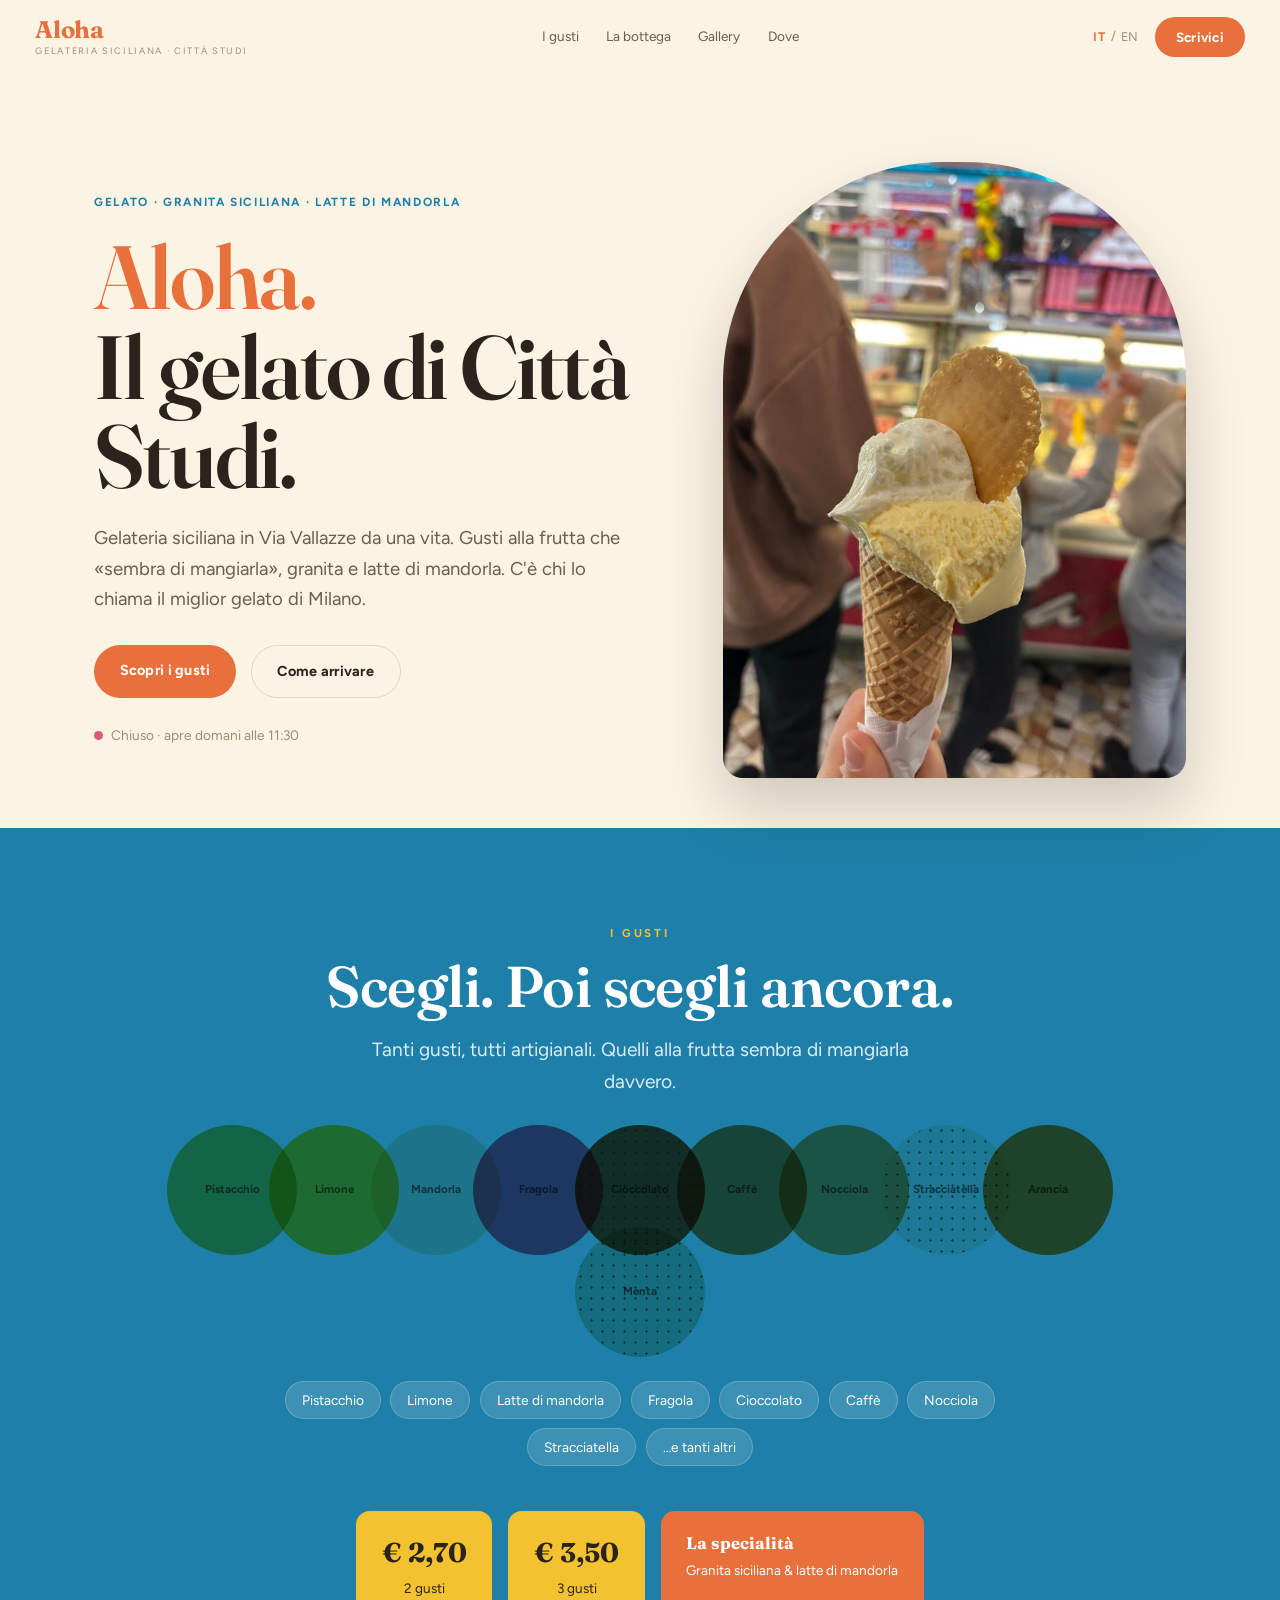
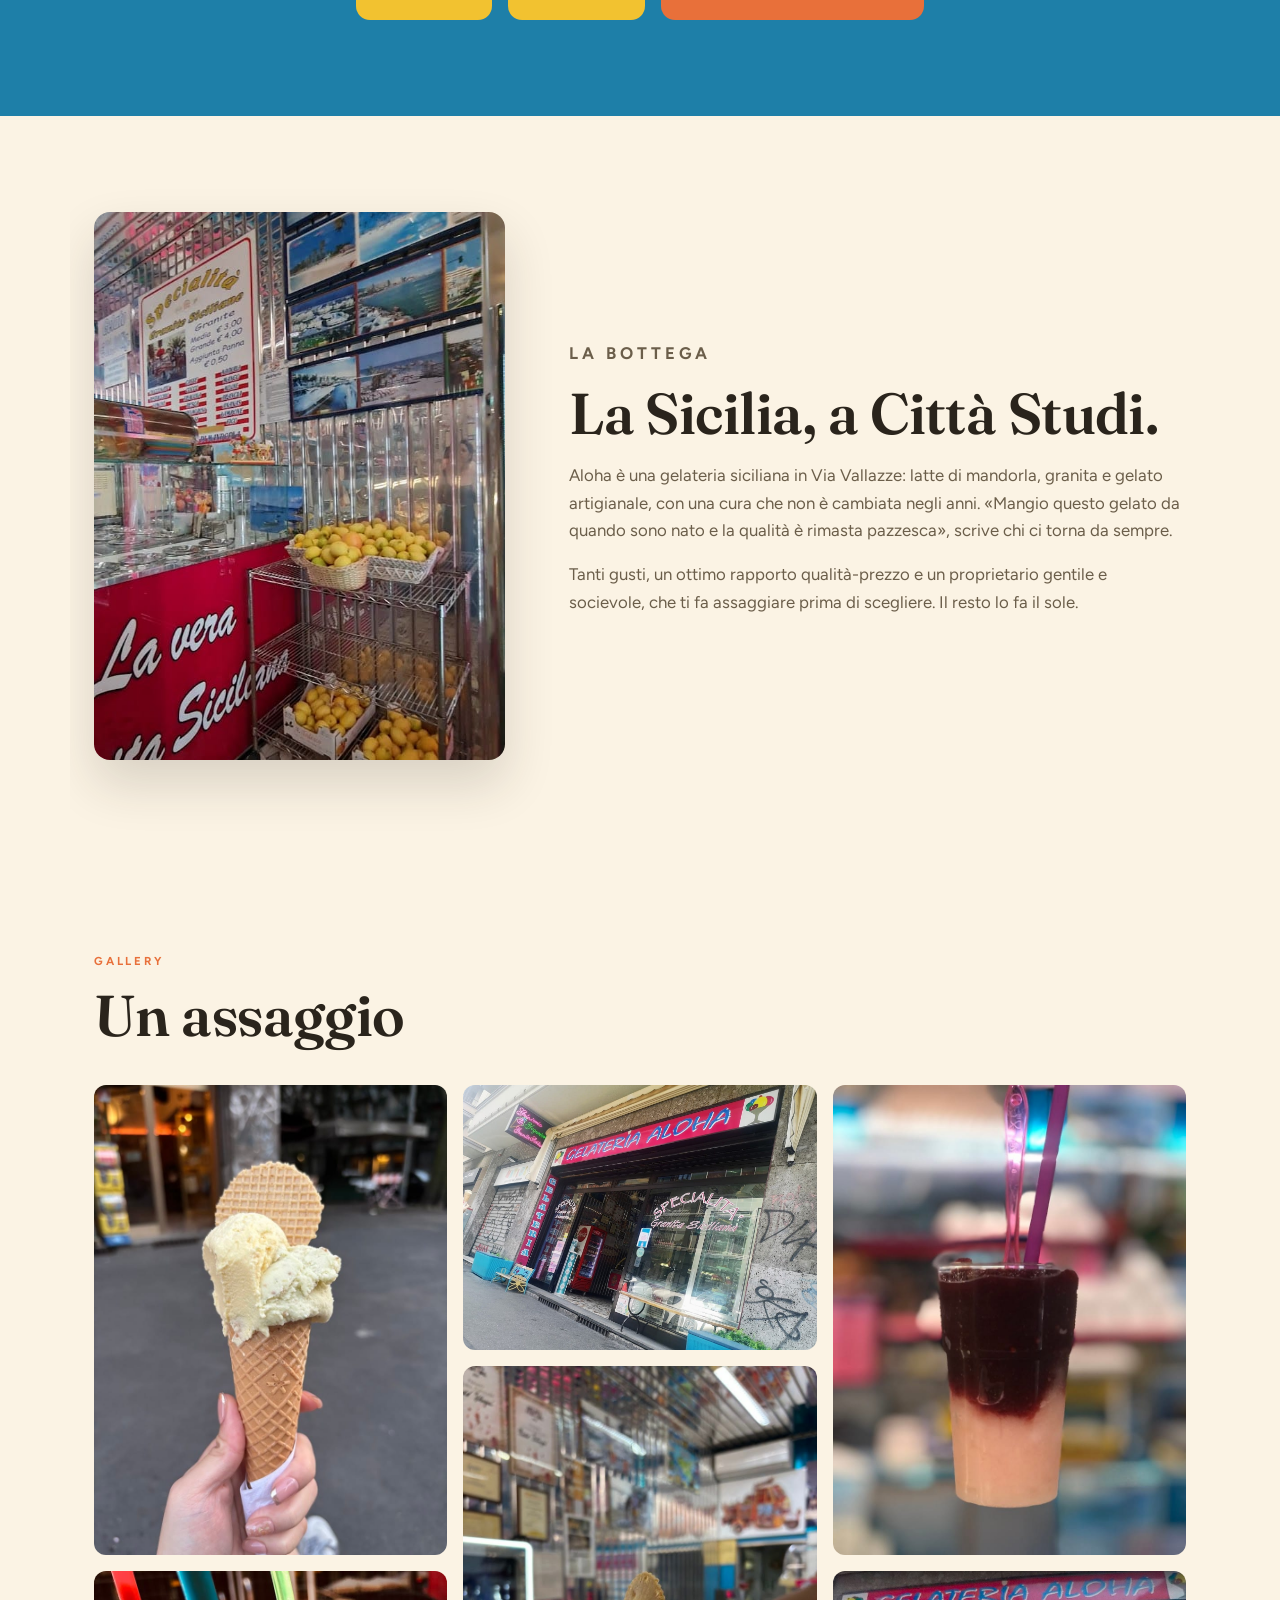
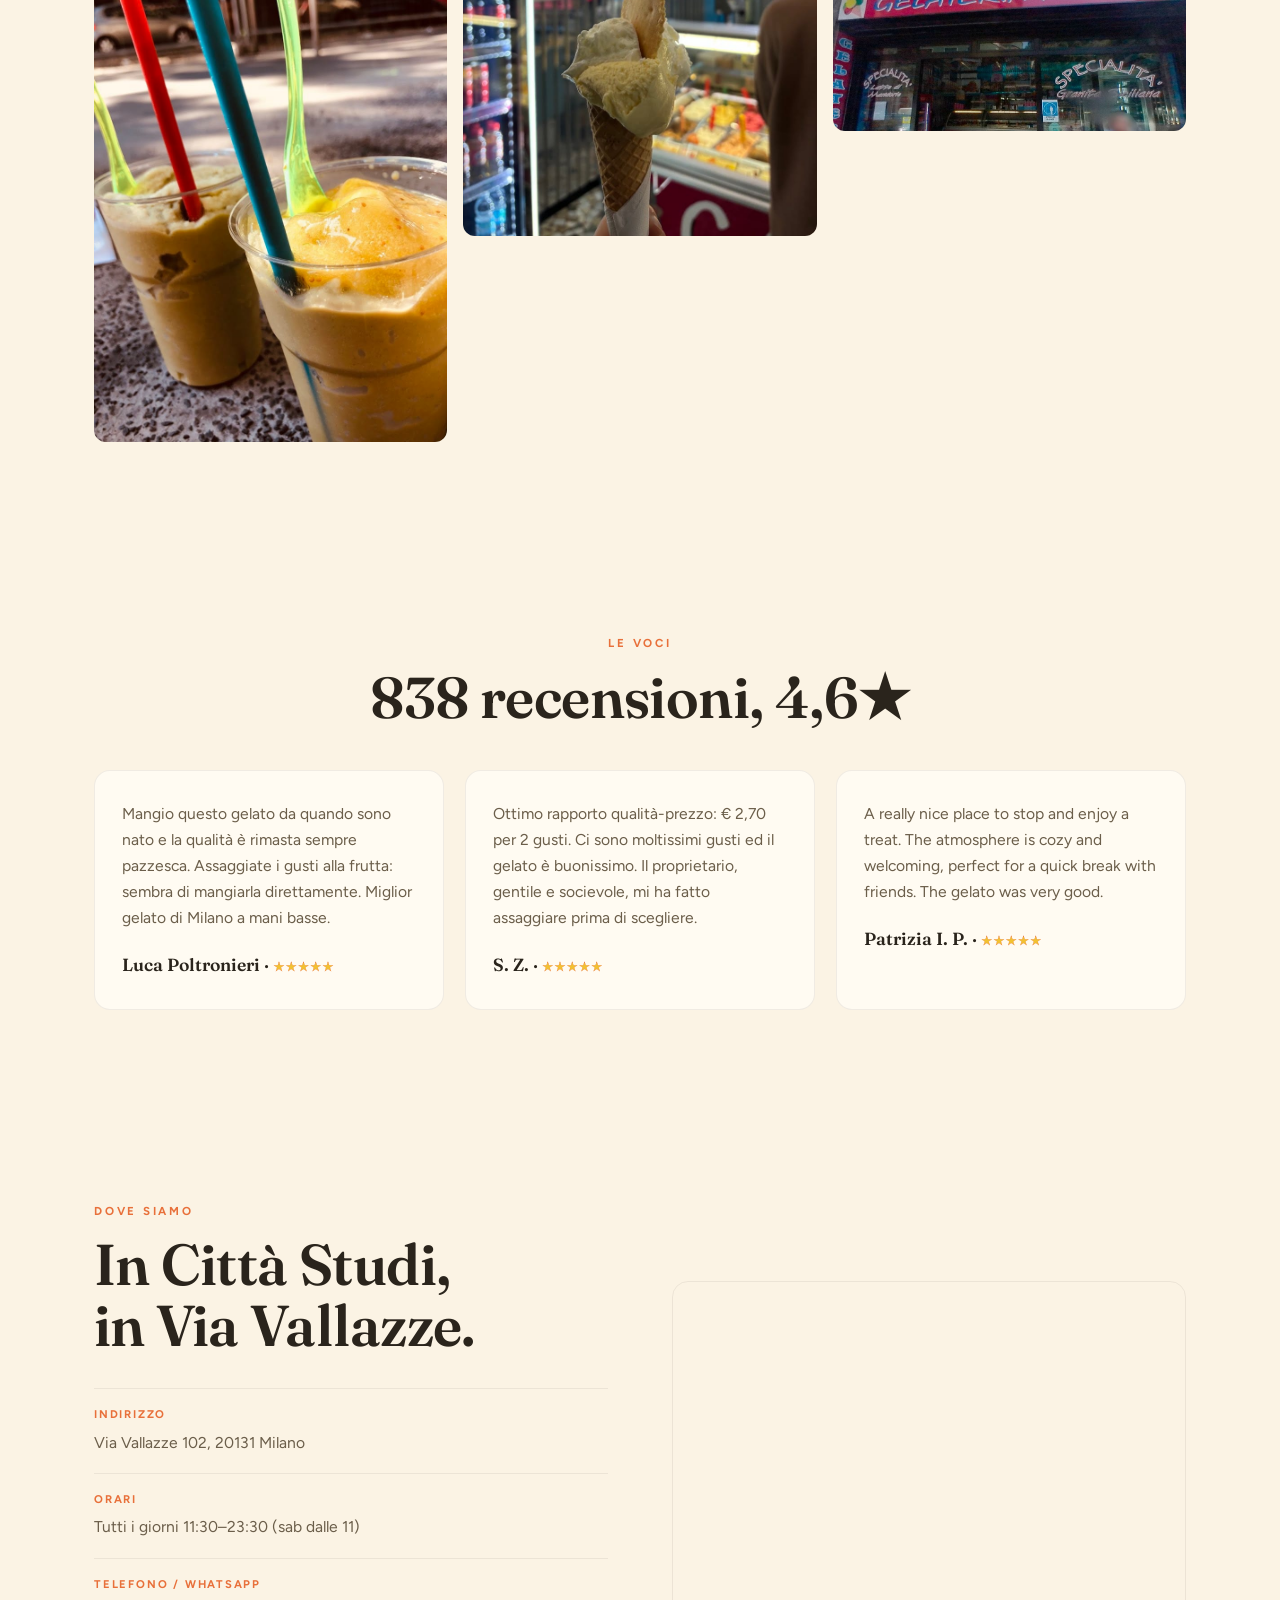
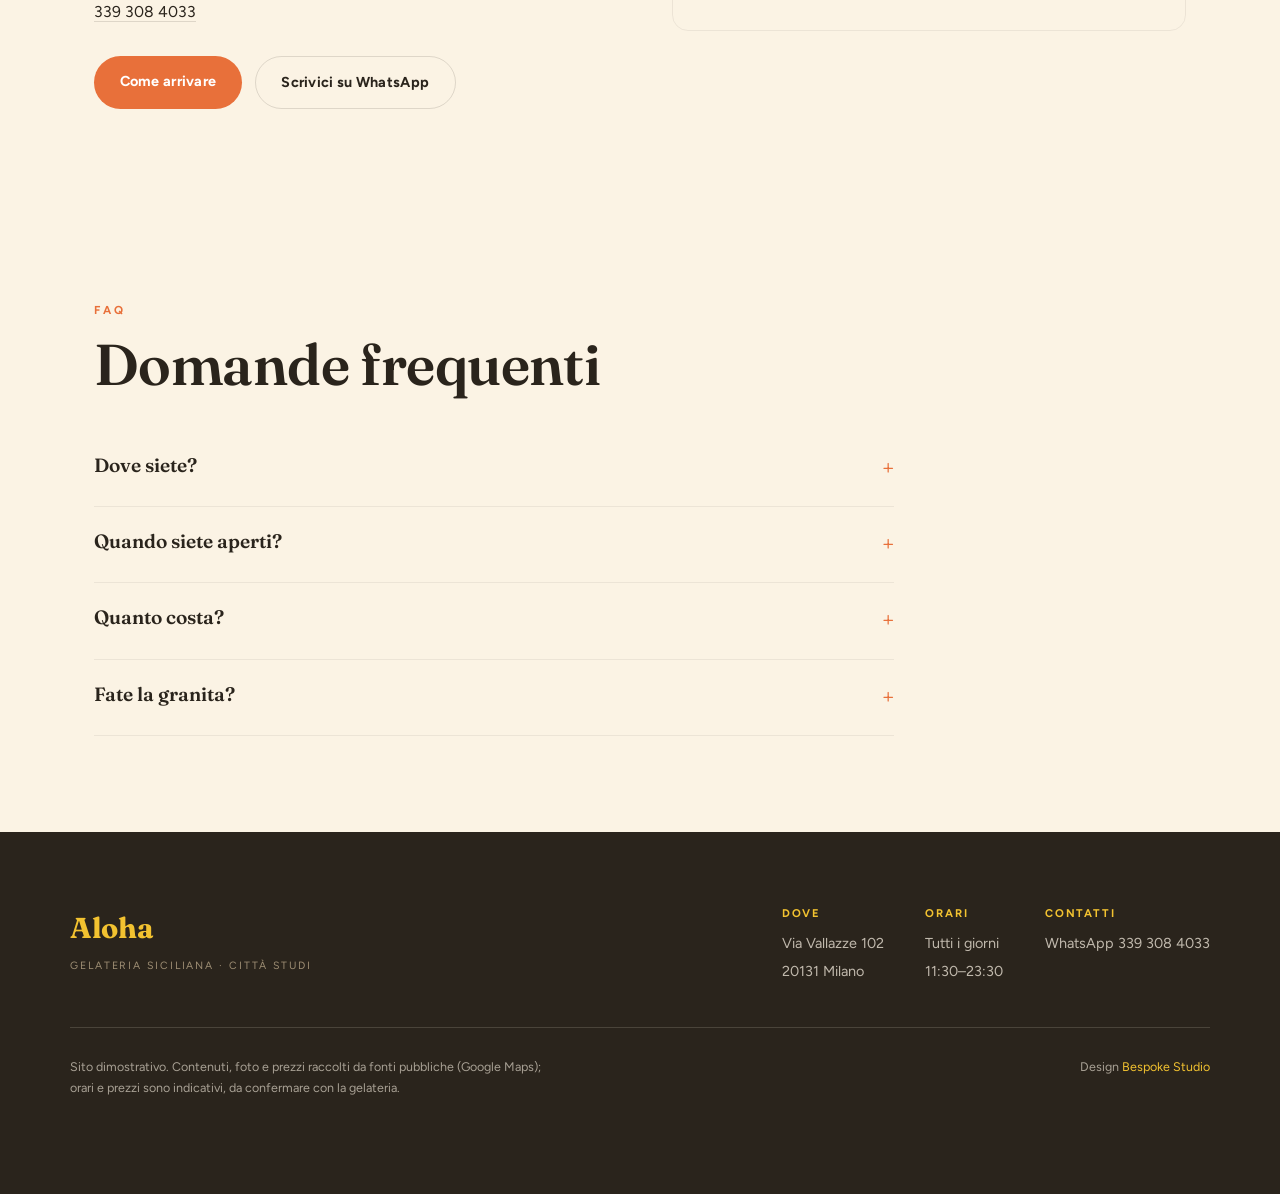
==== index.html @ 75003e30 "Aloha Gelateria — sito demo, «i gusti» a palline Gelateria siciliana Città Studi (Via Vallazze 102)," ====
<!DOCTYPE html>
<html lang="it">
<head>
<meta charset="UTF-8" />
<meta name="viewport" content="width=device-width, initial-scale=1.0" />
<title>Aloha — Gelateria & Granita Siciliana in Città Studi · Milano</title>
<meta name="description" content="Aloha, gelateria siciliana in Via Vallazze 102, Città Studi (Milano). Gelato artigianale, granita siciliana e latte di mandorla. Gusti alla frutta che sembra di mangiarla. 2 gusti € 2,70. Aperti tutti i giorni." />
<link rel="canonical" href="https://rotenzark.github.io/aloha-gelateria/" />
<meta name="theme-color" content="#FBF3E4" />
<meta property="og:type" content="business.business" />
<meta property="og:site_name" content="Aloha Gelateria" />
<meta property="og:title" content="Aloha — Gelateria & Granita Siciliana · Città Studi" />
<meta property="og:description" content="Gelato artigianale, granita siciliana e latte di mandorla in Città Studi. «Miglior gelato di Milano», dicono. Aperti tutti i giorni." />
<meta property="og:image" content="https://rotenzark.github.io/aloha-gelateria/img/og-image.jpg" />
<meta property="og:url" content="https://rotenzark.github.io/aloha-gelateria/" />
<meta property="og:locale" content="it_IT" />
<meta name="twitter:card" content="summary_large_image" />
<meta name="twitter:title" content="Aloha — Gelateria Siciliana · Città Studi, Milano" />
<meta name="twitter:description" content="Gelato, granita siciliana e latte di mandorla. Gusti alla frutta che sembra di mangiarla." />
<meta name="twitter:image" content="https://rotenzark.github.io/aloha-gelateria/img/og-image.jpg" />
<link rel="icon" href="img/favicon.svg" type="image/svg+xml" />
<link rel="icon" href="img/favicon-32.png" sizes="32x32" type="image/png" />
<link rel="apple-touch-icon" href="img/apple-touch-icon.png" />
<link rel="preconnect" href="https://fonts.googleapis.com" />
<link rel="preconnect" href="https://fonts.gstatic.com" crossorigin />
<link href="https://fonts.googleapis.com/css2?family=Fraunces:ital,opsz,wght@0,9..144,400;0,9..144,600;0,9..144,700;1,9..144,500&family=Figtree:wght@400;500;600;700&display=swap" rel="stylesheet" />
<link rel="stylesheet" href="css/styles.css?v=1" />
<script type="application/ld+json">
{
  "@context": "https://schema.org", "@type": "IceCreamShop",
  "name": "Aloha Gelateria",
  "description": "Gelateria siciliana in Città Studi, Milano: gelato artigianale, granita siciliana e latte di mandorla.",
  "url": "https://rotenzark.github.io/aloha-gelateria/",
  "telephone": "+393393084033", "priceRange": "€",
  "servesCuisine": ["Gelato", "Granita siciliana"],
  "image": "https://rotenzark.github.io/aloha-gelateria/img/storefront2.jpg",
  "address": { "@type": "PostalAddress", "streetAddress": "Via Vallazze 102", "addressLocality": "Milano", "postalCode": "20131", "addressCountry": "IT" },
  "geo": { "@type": "GeoCoordinates", "latitude": 45.4848108, "longitude": 9.2303389 },
  "aggregateRating": { "@type": "AggregateRating", "ratingValue": "4.6", "reviewCount": "838" },
  "openingHoursSpecification": [{ "@type": "OpeningHoursSpecification", "dayOfWeek": ["Monday","Tuesday","Wednesday","Thursday","Friday","Saturday","Sunday"], "opens": "11:30", "closes": "23:30" }]
}
</script>
<script type="application/ld+json">
{
  "@context": "https://schema.org", "@type": "FAQPage",
  "mainEntity": [
    { "@type": "Question", "name": "Dove siete?", "acceptedAnswer": { "@type": "Answer", "text": "In Via Vallazze 102, in Città Studi a Milano." } },
    { "@type": "Question", "name": "Quando siete aperti?", "acceptedAnswer": { "@type": "Answer", "text": "Tutti i giorni, dalle 11:30 alle 23:30 (il sabato dalle 11)." } },
    { "@type": "Question", "name": "Quanto costa un gelato?", "acceptedAnswer": { "@type": "Answer", "text": "2 gusti € 2,70, 3 gusti € 3,50. Un ottimo rapporto qualità-prezzo." } },
    { "@type": "Question", "name": "Fate la granita siciliana?", "acceptedAnswer": { "@type": "Answer", "text": "Sì, la nostra specialità: granita siciliana e latte di mandorla, oltre al gelato artigianale." } }
  ]
}
</script>
</head>
<body>

<div id="intro" aria-hidden="true">
  <div class="intro-scoop"></div>
  <p class="intro-txt" data-i18n="intro.txt">Aloha</p>
  <button id="intro-skip" data-i18n="intro.skip">Entra →</button>
</div>

<header id="site-header">
  <a href="#top" class="brand" aria-label="Aloha Gelateria — home">
    <span class="brand-txt"><b>Aloha</b><i data-i18n="brand.sub">Gelateria siciliana · Città Studi</i></span>
  </a>
  <nav class="nav" aria-label="Navigazione">
    <a href="#gusti" data-i18n="nav.gusti">I gusti</a>
    <a href="#bottega" data-i18n="nav.bottega">La bottega</a>
    <a href="#gallery" data-i18n="nav.gallery">Gallery</a>
    <a href="#dove" data-i18n="nav.dove">Dove</a>
  </nav>
  <div class="head-actions">
    <div class="lang" role="group" aria-label="Lingua"><button data-lang="it" class="active">IT</button><span>/</span><button data-lang="en">EN</button></div>
    <a class="btn-book" href="https://wa.me/393393084033?text=Ciao%20Aloha!" target="_blank" rel="noopener"><span data-i18n="cta.hi">Scrivici</span></a>
    <button id="burger" aria-label="Menu" aria-expanded="false"><span></span><span></span><span></span></button>
  </div>
</header>

<!-- HERO -->
<section id="top">
  <div class="hero-grid">
    <div class="hero-copy reveal">
      <p class="eyebrow" data-i18n="hero.eyebrow">Gelato · Granita siciliana · Latte di mandorla</p>
      <h1><span class="aloha">Aloha.</span><br><span data-i18n="hero.h1b">Il gelato di Città Studi.</span></h1>
      <p class="hero-sub" data-i18n="hero.sub">Gelateria siciliana in Via Vallazze da una vita. Gusti alla frutta che «sembra di mangiarla», granita e latte di mandorla. C'è chi lo chiama il miglior gelato di Milano.</p>
      <div class="hero-cta">
        <a class="btn btn-solid" href="#gusti" data-i18n="hero.cta1">Scopri i gusti</a>
        <a class="btn btn-line" href="https://www.google.com/maps/dir/?api=1&destination=Aloha+Gelateria+Via+Vallazze+102+Milano" target="_blank" rel="noopener" data-i18n="hero.cta2">Come arrivare</a>
      </div>
      <p class="hero-live"><span id="live-dot"></span><span id="live-text" data-i18n="hero.live">Controllo orari…</span></p>
    </div>
    <figure class="hero-photo reveal"><img src="img/cone-02.jpg" alt="Un cono di gelato artigianale di Aloha" width="788" height="1050" fetchpriority="high" /></figure>
  </div>
</section>

<!-- I GUSTI · palline colorate -->
<section id="gusti">
  <div class="gusti-head reveal">
    <p class="kicker" data-i18n="gusti.kicker">I gusti</p>
    <h2 data-i18n="gusti.h2">Scegli. Poi scegli ancora.</h2>
    <p class="lead" data-i18n="gusti.lead">Tanti gusti, tutti artigianali. Quelli alla frutta sembra di mangiarla davvero.</p>
  </div>
  <div class="scoops" aria-hidden="true">
    <span class="scoop s-pistacchio" data-f="Pistacchio"></span>
    <span class="scoop s-limone" data-f="Limone"></span>
    <span class="scoop s-mandorla" data-f="Mandorla"></span>
    <span class="scoop s-fragola" data-f="Fragola"></span>
    <span class="scoop s-cioccolato speckle" data-f="Cioccolato"></span>
    <span class="scoop s-caffe" data-f="Caffè"></span>
    <span class="scoop s-nocciola" data-f="Nocciola"></span>
    <span class="scoop s-stracciatella speckle" data-f="Stracciatella"></span>
    <span class="scoop s-arancia" data-f="Arancia"></span>
    <span class="scoop s-menta speckle" data-f="Menta"></span>
  </div>
  <ul class="gusti-tags">
    <li data-i18n="g.1">Pistacchio</li><li data-i18n="g.2">Limone</li><li data-i18n="g.3">Latte di mandorla</li><li data-i18n="g.4">Fragola</li><li data-i18n="g.5">Cioccolato</li><li data-i18n="g.6">Caffè</li><li data-i18n="g.7">Nocciola</li><li data-i18n="g.8">Stracciatella</li><li data-i18n="g.9">…e tanti altri</li>
  </ul>
  <div class="gusti-price reveal">
    <div><b>€ 2,70</b><span data-i18n="gp.1">2 gusti</span></div>
    <div><b>€ 3,50</b><span data-i18n="gp.2">3 gusti</span></div>
    <div class="gp-spec"><b data-i18n="gp.3t">La specialità</b><span data-i18n="gp.3">Granita siciliana & latte di mandorla</span></div>
  </div>
</section>

<!-- LA BOTTEGA -->
<section id="bottega" class="section">
  <div class="bottega-grid">
    <figure class="bottega-photo reveal"><img src="img/window.jpg" alt="Il banco dei gusti e le specialità siciliane" width="591" height="1050" loading="lazy" /></figure>
    <div class="bottega-copy reveal">
      <p class="kicker" data-i18n="bottega.kicker">La bottega</p>
      <h2 data-i18n="bottega.h2">La Sicilia, a Città Studi.</h2>
      <p data-i18n="bottega.p1">Aloha è una gelateria siciliana in Via Vallazze: latte di mandorla, granita e gelato artigianale, con una cura che non è cambiata negli anni. «Mangio questo gelato da quando sono nato e la qualità è rimasta pazzesca», scrive chi ci torna da sempre.</p>
      <p data-i18n="bottega.p2">Tanti gusti, un ottimo rapporto qualità-prezzo e un proprietario gentile e socievole, che ti fa assaggiare prima di scegliere. Il resto lo fa il sole.</p>
    </div>
  </div>
</section>

<!-- GALLERY -->
<section id="gallery" class="section">
  <div class="gallery-head reveal"><p class="kicker" data-i18n="gallery.kicker">Gallery</p><h2 data-i18n="gallery.h2">Un assaggio</h2></div>
  <div class="masonry">
    <figure class="g-item" data-full="img/cone-01.jpg"><img src="img/cone-01.jpg" alt="Cono di gelato" width="788" height="1050" loading="lazy" /></figure>
    <figure class="g-item" data-full="img/granita-01.jpg"><img src="img/granita-01.jpg" alt="Granite siciliane" width="788" height="1050" loading="lazy" /></figure>
    <figure class="g-item" data-full="img/storefront2.jpg"><img src="img/storefront2.jpg" alt="La vetrina di Aloha" width="1400" height="1050" loading="lazy" /></figure>
    <figure class="g-item" data-full="img/cone-03.jpg"><img src="img/cone-03.jpg" alt="Gelato davanti al banco" width="788" height="1050" loading="lazy" /></figure>
    <figure class="g-item" data-full="img/granita-02.jpg"><img src="img/granita-02.jpg" alt="Granita con panna" width="788" height="1050" loading="lazy" /></figure>
    <figure class="g-item" data-full="img/storefront.jpg"><img src="img/storefront.jpg" alt="L'insegna Gelateria Aloha" width="995" height="448" loading="lazy" /></figure>
  </div>
</section>

<!-- RECENSIONI -->
<section id="recensioni" class="section">
  <div class="rev-head reveal"><p class="kicker" data-i18n="rev.kicker">Le voci</p><h2 data-i18n="rev.h2">838 recensioni, 4,6★</h2></div>
  <div class="rev-grid">
    <blockquote class="rev reveal"><p>Mangio questo gelato da quando sono nato e la qualità è rimasta sempre pazzesca. Assaggiate i gusti alla frutta: sembra di mangiarla direttamente. Miglior gelato di Milano a mani basse.</p><cite>Luca Poltronieri · <span>★★★★★</span></cite></blockquote>
    <blockquote class="rev reveal"><p>Ottimo rapporto qualità-prezzo: € 2,70 per 2 gusti. Ci sono moltissimi gusti ed il gelato è buonissimo. Il proprietario, gentile e socievole, mi ha fatto assaggiare prima di scegliere.</p><cite>S. Z. · <span>★★★★★</span></cite></blockquote>
    <blockquote class="rev reveal"><p>A really nice place to stop and enjoy a treat. The atmosphere is cozy and welcoming, perfect for a quick break with friends. The gelato was very good.</p><cite>Patrizia I. P. · <span>★★★★★</span></cite></blockquote>
  </div>
</section>

<!-- DOVE -->
<section id="dove" class="section">
  <div class="dove-grid">
    <div class="dove-info reveal">
      <p class="kicker" data-i18n="dove.kicker">Dove siamo</p>
      <h2 data-i18n="dove.h2">In Città Studi,<br>in Via Vallazze.</h2>
      <ul class="dove-list">
        <li><b data-i18n="dove.addr">Indirizzo</b> Via Vallazze 102, 20131 Milano</li>
        <li><b data-i18n="dove.hours">Orari</b> <span data-i18n="dove.hoursv">Tutti i giorni 11:30–23:30 (sab dalle 11)</span></li>
        <li><b data-i18n="dove.wa">Telefono / WhatsApp</b> <a href="https://wa.me/393393084033" target="_blank" rel="noopener">339 308 4033</a></li>
      </ul>
      <div class="dove-cta">
        <a class="btn btn-solid" href="https://www.google.com/maps/dir/?api=1&destination=Aloha+Gelateria+Via+Vallazze+102+Milano" target="_blank" rel="noopener" data-i18n="dove.route">Come arrivare</a>
        <a class="btn btn-line" href="https://wa.me/393393084033?text=Ciao%20Aloha!" target="_blank" rel="noopener" data-i18n="dove.wa2">Scrivici su WhatsApp</a>
      </div>
    </div>
    <div class="dove-map reveal"><iframe title="Mappa Aloha Gelateria" src="https://www.google.com/maps?q=Aloha+Gelateria+Via+Vallazze+102+Milano&output=embed" loading="lazy" referrerpolicy="no-referrer-when-downgrade"></iframe></div>
  </div>
</section>

<!-- FAQ -->
<section id="faq" class="section">
  <div class="faq-head reveal"><p class="kicker">FAQ</p><h2 data-i18n="faq.h2">Domande frequenti</h2></div>
  <div class="faq-list reveal">
    <details><summary data-i18n="faq.q1">Dove siete?</summary><p data-i18n="faq.a1">In Via Vallazze 102, in Città Studi a Milano.</p></details>
    <details><summary data-i18n="faq.q2">Quando siete aperti?</summary><p data-i18n="faq.a2">Tutti i giorni, dalle 11:30 alle 23:30 (il sabato dalle 11).</p></details>
    <details><summary data-i18n="faq.q3">Quanto costa?</summary><p data-i18n="faq.a3">2 gusti € 2,70, 3 gusti € 3,50. Un ottimo rapporto qualità-prezzo.</p></details>
    <details><summary data-i18n="faq.q4">Fate la granita?</summary><p data-i18n="faq.a4">Sì, è la nostra specialità: granita siciliana e latte di mandorla.</p></details>
  </div>
</section>

<footer id="site-footer">
  <div class="foot-main">
    <div class="foot-brand"><b>Aloha</b><i data-i18n="foot.sub">Gelateria siciliana · Città Studi</i></div>
    <div class="foot-cols">
      <div><b data-i18n="foot.where">Dove</b><span>Via Vallazze 102</span><span>20131 Milano</span></div>
      <div><b data-i18n="foot.hours">Orari</b><span data-i18n="foot.hoursv">Tutti i giorni</span><span>11:30–23:30</span></div>
      <div><b data-i18n="foot.contact">Contatti</b><a href="https://wa.me/393393084033" target="_blank" rel="noopener">WhatsApp 339 308 4033</a></div>
    </div>
  </div>
  <div class="foot-bottom">
    <p data-i18n="foot.disclaimer">Sito dimostrativo. Contenuti, foto e prezzi raccolti da fonti pubbliche (Google Maps); orari e prezzi sono indicativi, da confermare con la gelateria.</p>
    <p class="foot-credit">Design <a href="https://bespokestud.io" target="_blank" rel="noopener">Bespoke Studio</a></p>
  </div>
</footer>

<nav class="action-bar" aria-label="Azioni rapide">
  <a href="https://www.google.com/maps/dir/?api=1&destination=Aloha+Gelateria+Via+Vallazze+102+Milano" target="_blank" rel="noopener"><span data-i18n="ab.route">Come arrivare</span></a>
  <a href="https://wa.me/393393084033?text=Ciao%20Aloha!" target="_blank" rel="noopener"><span data-i18n="ab.wa">WhatsApp</span></a>
</nav>

<div id="lightbox" aria-hidden="true"><button id="lb-close" aria-label="Chiudi">✕</button><img id="lb-img" src="" alt="" /></div>
<script src="js/main.js?v=1"></script>
</body>
</html>
---- css/styles.css ----
/* ===== ALOHA GELATERIA · scoops ===== */
:root{
  --cream:#FBF3E4; --paper:#FFFBF2; --paper-2:#F3E7CE;
  --ink:#2A241C; --ink-soft:#6B5E4A; --ink-faint:#9E8E74;
  --blu:#1E7FA8; --blu-deep:#155f80; --lemon:#F2C230; --pistacchio:#8FB86A; --fragola:#E0577F; --arancia:#E8703A; --caffe:#7A5230;
  --line:rgba(42,36,28,.14); --line-2:rgba(42,36,28,.07);
  --serif:'Fraunces',Georgia,serif; --sans:'Figtree',system-ui,sans-serif;
  --maxw:1140px;
}
*{box-sizing:border-box;margin:0;padding:0}
html{scroll-behavior:smooth;overflow-x:clip}
body{font-family:var(--sans);background:var(--cream);color:var(--ink);line-height:1.65;-webkit-font-smoothing:antialiased;overflow-x:hidden}
img{max-width:100%;height:auto;display:block}
a{color:inherit;text-decoration:none}
h1,h2,h3{font-weight:600;line-height:1.05;font-family:var(--serif)}
em{font-style:italic}
.section{max-width:var(--maxw);margin:0 auto;padding:clamp(3.4rem,8vw,6rem) 1.5rem;position:relative;overflow-x:clip}
.kicker{letter-spacing:.24em;text-transform:uppercase;font-size:.72rem;color:var(--arancia);font-weight:700;margin-bottom:.9rem}
h2{font-size:clamp(2rem,5.4vw,3.6rem);letter-spacing:-.01em}
.lead{color:var(--ink-soft);font-size:clamp(1.02rem,2vw,1.2rem);max-width:46ch;margin-top:1rem}
.reveal{opacity:0;transform:translateY(22px);transition:opacity .8s ease,transform .8s ease}
.reveal.in{opacity:1;transform:none}

/* INTRO */
#intro{position:fixed;inset:0;z-index:2000;background:var(--cream);display:flex;flex-direction:column;align-items:center;justify-content:center;gap:1rem;transition:opacity .7s ease,visibility .7s}
#intro.done{opacity:0;visibility:hidden}
.intro-scoop{width:64px;height:64px;border-radius:50%;background:radial-gradient(circle at 35% 30%,var(--lemon),var(--arancia));animation:pop 1.5s ease both}
@keyframes pop{0%{transform:scale(0)}60%{transform:scale(1.15)}100%{transform:scale(1)}}
.intro-txt{font-family:var(--serif);font-weight:700;font-size:2.4rem;color:var(--ink);opacity:0;animation:fadeUp .8s ease .9s forwards}
#intro-skip{background:none;border:1px solid var(--line);color:var(--ink-soft);font-family:var(--sans);padding:.5rem 1.3rem;border-radius:40px;cursor:pointer;letter-spacing:.06em;opacity:0;animation:fadeUp .6s ease 1.3s forwards}
#intro-skip:hover{border-color:var(--arancia);color:var(--arancia)}
@keyframes fadeUp{from{opacity:0;transform:translateY(8px)}to{opacity:1;transform:none}}

/* HEADER */
#site-header{position:fixed;top:0;left:0;right:0;z-index:1000;display:flex;align-items:center;justify-content:space-between;padding:1.05rem clamp(1rem,3vw,2.2rem);transition:background .35s,padding .35s,box-shadow .35s}
#site-header.scrolled{background:rgba(251,243,228,.92);backdrop-filter:blur(10px);padding:.65rem clamp(1rem,3vw,2.2rem);box-shadow:0 1px 0 var(--line-2)}
.brand-txt{display:flex;flex-direction:column;line-height:1}
.brand-txt b{font-family:var(--serif);font-weight:700;font-size:1.5rem;letter-spacing:-.01em;color:var(--arancia)}
.brand-txt i{font-style:normal;font-size:.58rem;letter-spacing:.18em;text-transform:uppercase;color:var(--ink-faint);margin-top:.28rem}
.nav{display:flex;gap:1.7rem}
.nav a{font-size:.85rem;color:var(--ink-soft);position:relative;padding:.2rem 0}
.nav a::after{content:"";position:absolute;left:0;bottom:-2px;width:0;height:2px;background:var(--arancia);border-radius:2px;transition:width .3s}
.nav a:hover{color:var(--ink)}.nav a:hover::after{width:100%}
.head-actions{display:flex;align-items:center;gap:1rem}
.lang{display:flex;align-items:center;gap:.3rem;font-size:.78rem;color:var(--ink-faint)}
.lang button{background:none;border:none;color:var(--ink-faint);cursor:pointer;font-family:var(--sans);font-size:.78rem;letter-spacing:.06em}
.lang button.active{color:var(--arancia);font-weight:700}
.btn-book{background:var(--arancia);color:#fff;padding:.55rem 1.3rem;border-radius:40px;font-size:.84rem;letter-spacing:.02em;font-weight:700;transition:.25s}
.btn-book:hover{background:#cf5c28}
#burger{display:none;flex-direction:column;gap:5px;background:none;border:none;cursor:pointer;padding:6px}
#burger span{width:24px;height:2px;background:var(--ink);transition:.3s}

/* HERO */
#top{max-width:var(--maxw);margin:0 auto;padding:7rem 1.5rem 0;min-height:92svh;display:flex;align-items:center}
.hero-grid{display:grid;grid-template-columns:1.1fr .9fr;gap:clamp(2rem,5vw,4rem);align-items:center;width:100%}
.eyebrow{letter-spacing:.14em;text-transform:uppercase;font-size:.74rem;color:var(--blu);font-weight:700;margin-bottom:1.2rem}
#top h1{font-size:clamp(2.8rem,7.5vw,5.6rem);letter-spacing:-.02em;line-height:1}
#top h1 .aloha{color:var(--arancia)}
.hero-sub{color:var(--ink-soft);max-width:44ch;margin-top:1.4rem;font-size:clamp(1rem,1.9vw,1.16rem)}
.hero-cta{display:flex;gap:.9rem;margin-top:1.9rem;flex-wrap:wrap}
.btn{display:inline-block;padding:.85rem 1.6rem;border-radius:44px;font-size:.9rem;letter-spacing:.02em;font-weight:700;transition:.28s;cursor:pointer}
.btn-solid{background:var(--arancia);color:#fff}
.btn-solid:hover{background:#cf5c28;transform:translateY(-2px)}
.btn-line{border:1.5px solid var(--line);color:var(--ink)}
.btn-line:hover{border-color:var(--arancia);color:var(--arancia)}
.hero-live{display:flex;align-items:center;gap:.5rem;margin-top:1.6rem;font-size:.86rem;color:var(--ink-faint)}
#live-dot{width:9px;height:9px;border-radius:50%;background:var(--ink-faint)}
#live-dot.open{background:var(--pistacchio);box-shadow:0 0 0 4px rgba(143,184,106,.25)}
#live-dot.closed{background:var(--fragola)}
.hero-photo{border-radius:220px 220px 20px 20px;overflow:hidden;box-shadow:0 30px 60px rgba(42,36,28,.2);transform:rotate(-2deg)}
.hero-photo img{width:100%;aspect-ratio:3/4;object-fit:cover}

/* I GUSTI · scoops */
#gusti{background:var(--blu);color:#fff;padding:clamp(3.4rem,8vw,6rem) 1.5rem;overflow:hidden}
.gusti-head{max-width:var(--maxw);margin:0 auto;text-align:center}
.gusti-head .kicker{color:var(--lemon)}
.gusti-head h2{color:#fff}.gusti-head .lead{color:rgba(255,255,255,.85);margin:1rem auto 0}
.scoops{display:flex;justify-content:center;align-items:center;flex-wrap:wrap;margin:2.6rem auto 0;max-width:1000px;gap:0}
.scoop{width:clamp(78px,13vw,130px);height:clamp(78px,13vw,130px);border-radius:50%;margin:-14px;mix-blend-mode:multiply;position:relative;transition:transform .3s}
.scoop:hover{transform:scale(1.08);z-index:5}
.scoop::after{content:attr(data-f);position:absolute;inset:0;display:flex;align-items:center;justify-content:center;font-family:var(--sans);font-weight:700;font-size:.72rem;color:rgba(0,0,0,.55);text-align:center;padding:.4rem;mix-blend-mode:normal}
.s-pistacchio{background:#9ecb6d}.s-limone{background:#f4d64b}.s-mandorla{background:#f2e6cf}.s-fragola{background:#eb6f93}
.s-cioccolato{background:#8a5a3c}.s-caffe{background:#b98a55}.s-nocciola{background:#d8a86b}.s-stracciatella{background:#f7f1e3}
.s-arancia{background:#f0863f}.s-menta{background:#a9d9c0}
.speckle::before{content:"";position:absolute;inset:0;border-radius:50%;background-image:radial-gradient(rgba(60,40,20,.55) 1.3px,transparent 1.3px);background-size:11px 11px}
.gusti-tags{list-style:none;display:flex;flex-wrap:wrap;justify-content:center;gap:.6rem;max-width:760px;margin:2.4rem auto 0}
.gusti-tags li{background:rgba(255,255,255,.14);border:1px solid rgba(255,255,255,.2);color:#fff;padding:.4rem 1rem;border-radius:40px;font-size:.86rem}
.gusti-price{display:flex;justify-content:center;gap:1rem;flex-wrap:wrap;margin:2.8rem auto 0;max-width:760px}
.gusti-price div{background:var(--lemon);color:var(--ink);border-radius:14px;padding:1.2rem 1.6rem;text-align:center;min-width:120px}
.gusti-price b{display:block;font-family:var(--serif);font-size:1.7rem;font-weight:700}
.gusti-price span{font-size:.85rem}
.gusti-price .gp-spec{background:var(--arancia);color:#fff;text-align:left;min-width:230px}
.gusti-price .gp-spec b{font-size:1.05rem}

/* LA BOTTEGA */
.bottega-grid{display:grid;grid-template-columns:.8fr 1.2fr;gap:clamp(2rem,5vw,4rem);align-items:center}
.bottega-photo{border-radius:16px;overflow:hidden;box-shadow:0 24px 50px rgba(42,36,28,.16);transform:rotate(2deg)}
.bottega-photo img{width:100%;aspect-ratio:3/4;object-fit:cover}
.bottega-copy h2{margin:.3rem 0 1.1rem}
.bottega-copy p{color:var(--ink-soft);margin-bottom:1rem;font-size:1.05rem}

/* GALLERY */
.masonry{columns:3;column-gap:1rem;margin-top:2.4rem}
.g-item{break-inside:avoid;margin-bottom:1rem;border-radius:12px;overflow:hidden;cursor:pointer;position:relative;background:var(--paper-2)}
.g-item img{width:100%;transition:.5s}
.g-item:hover img{transform:scale(1.05)}

/* RECENSIONI */
.rev-head{text-align:center}.rev-head .kicker{color:var(--arancia)}
.rev-grid{display:grid;grid-template-columns:repeat(auto-fit,minmax(270px,1fr));gap:1.3rem;margin-top:2.6rem}
.rev{background:var(--paper);border:1px solid var(--line-2);border-radius:16px;padding:1.9rem 1.7rem;position:relative}
.rev p{color:var(--ink-soft);font-size:.98rem}
.rev cite{display:block;margin-top:1.2rem;font-style:normal;font-family:var(--serif);font-weight:600;font-size:1.1rem;color:var(--ink)}
.rev cite span{color:var(--lemon);font-family:var(--sans);letter-spacing:.06em;font-size:.8rem;-webkit-text-stroke:.3px var(--arancia)}

/* DOVE */
.dove-grid{display:grid;grid-template-columns:1fr 1fr;gap:clamp(2rem,5vw,4rem);align-items:center}
.dove-info h2{margin-top:.3rem}
.dove-list{list-style:none;margin:2rem 0;display:flex;flex-direction:column;gap:1.1rem}
.dove-list li{border-top:1px solid var(--line-2);padding-top:1rem;font-size:.98rem;color:var(--ink-soft)}
.dove-list b{display:block;font-size:.7rem;letter-spacing:.16em;text-transform:uppercase;color:var(--arancia);font-weight:700;margin-bottom:.35rem}
.dove-list a{color:var(--ink);border-bottom:1px solid var(--line)}
.dove-cta{display:flex;gap:.8rem;flex-wrap:wrap}
.dove-map{border-radius:16px;overflow:hidden;min-height:340px;border:1px solid var(--line-2)}
.dove-map iframe{width:100%;height:100%;min-height:340px;border:0}

/* FAQ */
.faq-list{margin-top:2.2rem;max-width:800px}
.faq-list details{border-bottom:1px solid var(--line-2);padding:1.2rem 0}
.faq-list summary{font-family:var(--serif);font-weight:600;font-size:1.2rem;cursor:pointer;list-style:none;display:flex;justify-content:space-between;gap:1rem;color:var(--ink)}
.faq-list summary::-webkit-details-marker{display:none}
.faq-list summary::after{content:"+";color:var(--arancia);font-size:1.4rem;transition:.3s}
.faq-list details[open] summary::after{transform:rotate(45deg)}
.faq-list p{color:var(--ink-soft);margin-top:.8rem}

/* FOOTER */
#site-footer{background:var(--ink);color:var(--cream);padding:clamp(3rem,6vw,4.5rem) 1.5rem 6rem}
.foot-main{max-width:var(--maxw);margin:0 auto;display:flex;justify-content:space-between;gap:2.5rem;flex-wrap:wrap}
.foot-brand b{font-family:var(--serif);font-weight:700;font-size:1.8rem;display:block;color:var(--lemon)}
.foot-brand i{font-style:normal;font-size:.66rem;letter-spacing:.18em;text-transform:uppercase;color:var(--ink-faint)}
.foot-cols{display:flex;gap:2.6rem;flex-wrap:wrap}
.foot-cols b{font-size:.7rem;letter-spacing:.16em;text-transform:uppercase;color:var(--lemon);margin-bottom:.6rem;display:block;font-weight:700}
.foot-cols a,.foot-cols span{display:block;color:rgba(251,243,228,.72);font-size:.9rem;margin-bottom:.3rem}
.foot-cols a:hover{color:#fff}
.foot-bottom{max-width:var(--maxw);margin:2.4rem auto 0;padding-top:1.8rem;border-top:1px solid rgba(251,243,228,.15);display:flex;justify-content:space-between;gap:1.5rem;flex-wrap:wrap}
.foot-bottom p{font-size:.78rem;color:rgba(251,243,228,.6);max-width:60ch}
.foot-credit a{color:var(--lemon)}

/* ACTION BAR */
.action-bar{display:none;position:fixed;bottom:0;left:0;right:0;z-index:900;background:rgba(42,36,28,.96);backdrop-filter:blur(8px)}
.action-bar a{flex:1;text-align:center;padding:.95rem;font-size:.85rem;color:var(--cream);border-right:1px solid rgba(251,243,228,.15)}
.action-bar a:last-child{border-right:none;color:var(--lemon);font-weight:700}

/* LIGHTBOX */
#lightbox{position:fixed;inset:0;z-index:2100;background:rgba(30,24,16,.93);display:flex;align-items:center;justify-content:center;opacity:0;visibility:hidden;transition:.3s;padding:2rem}
#lightbox.open{opacity:1;visibility:visible}
#lightbox img{max-width:92vw;max-height:88vh;border-radius:8px}
#lb-close{position:absolute;top:1.4rem;right:1.6rem;background:none;border:none;color:#fff;font-size:1.8rem;cursor:pointer}

/* RESPONSIVE */
@media(max-width:900px){
  .nav{display:none}#burger{display:flex}
  #top{min-height:auto;padding-top:6.5rem}
  .hero-grid,.bottega-grid,.dove-grid{grid-template-columns:1fr}
  .hero-photo{max-width:320px;order:-1}.bottega-photo{max-width:320px}
  .masonry{columns:2}
  .btn-book{display:none}.action-bar{display:flex}
  #site-footer{padding-bottom:5.5rem}
  .nav.open{display:flex;position:fixed;inset:0;background:rgba(251,243,228,.98);flex-direction:column;justify-content:center;align-items:center;gap:2rem;z-index:999}
  .nav.open a{font-family:var(--serif);font-size:1.6rem}
}
@media(max-width:560px){.masonry{columns:1}.foot-bottom{flex-direction:column}.scoop{margin:-10px}}
@media(prefers-reduced-motion:reduce){html{scroll-behavior:auto}*,*::before,*::after{animation-duration:.001ms!important;animation-iteration-count:1!important;transition-duration:.001ms!important}.reveal{opacity:1!important;transform:none!important}#intro{display:none}}
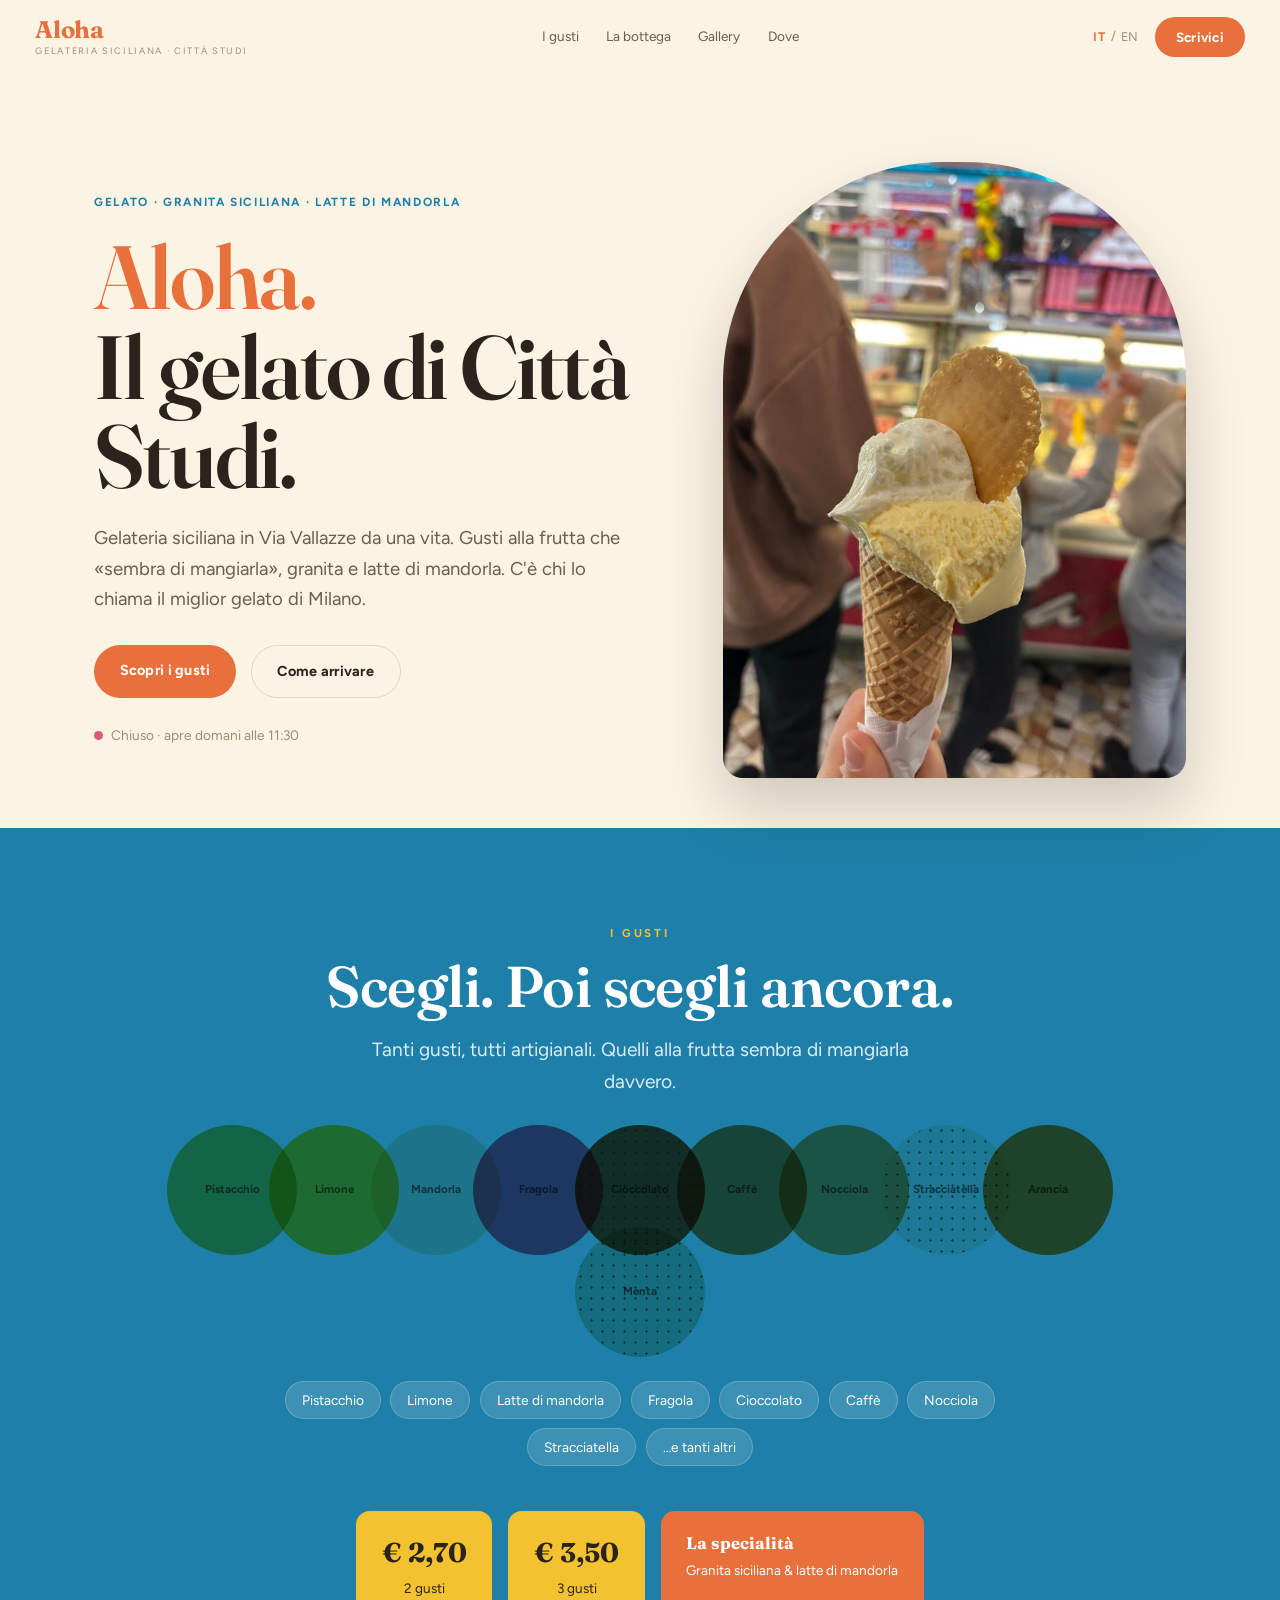
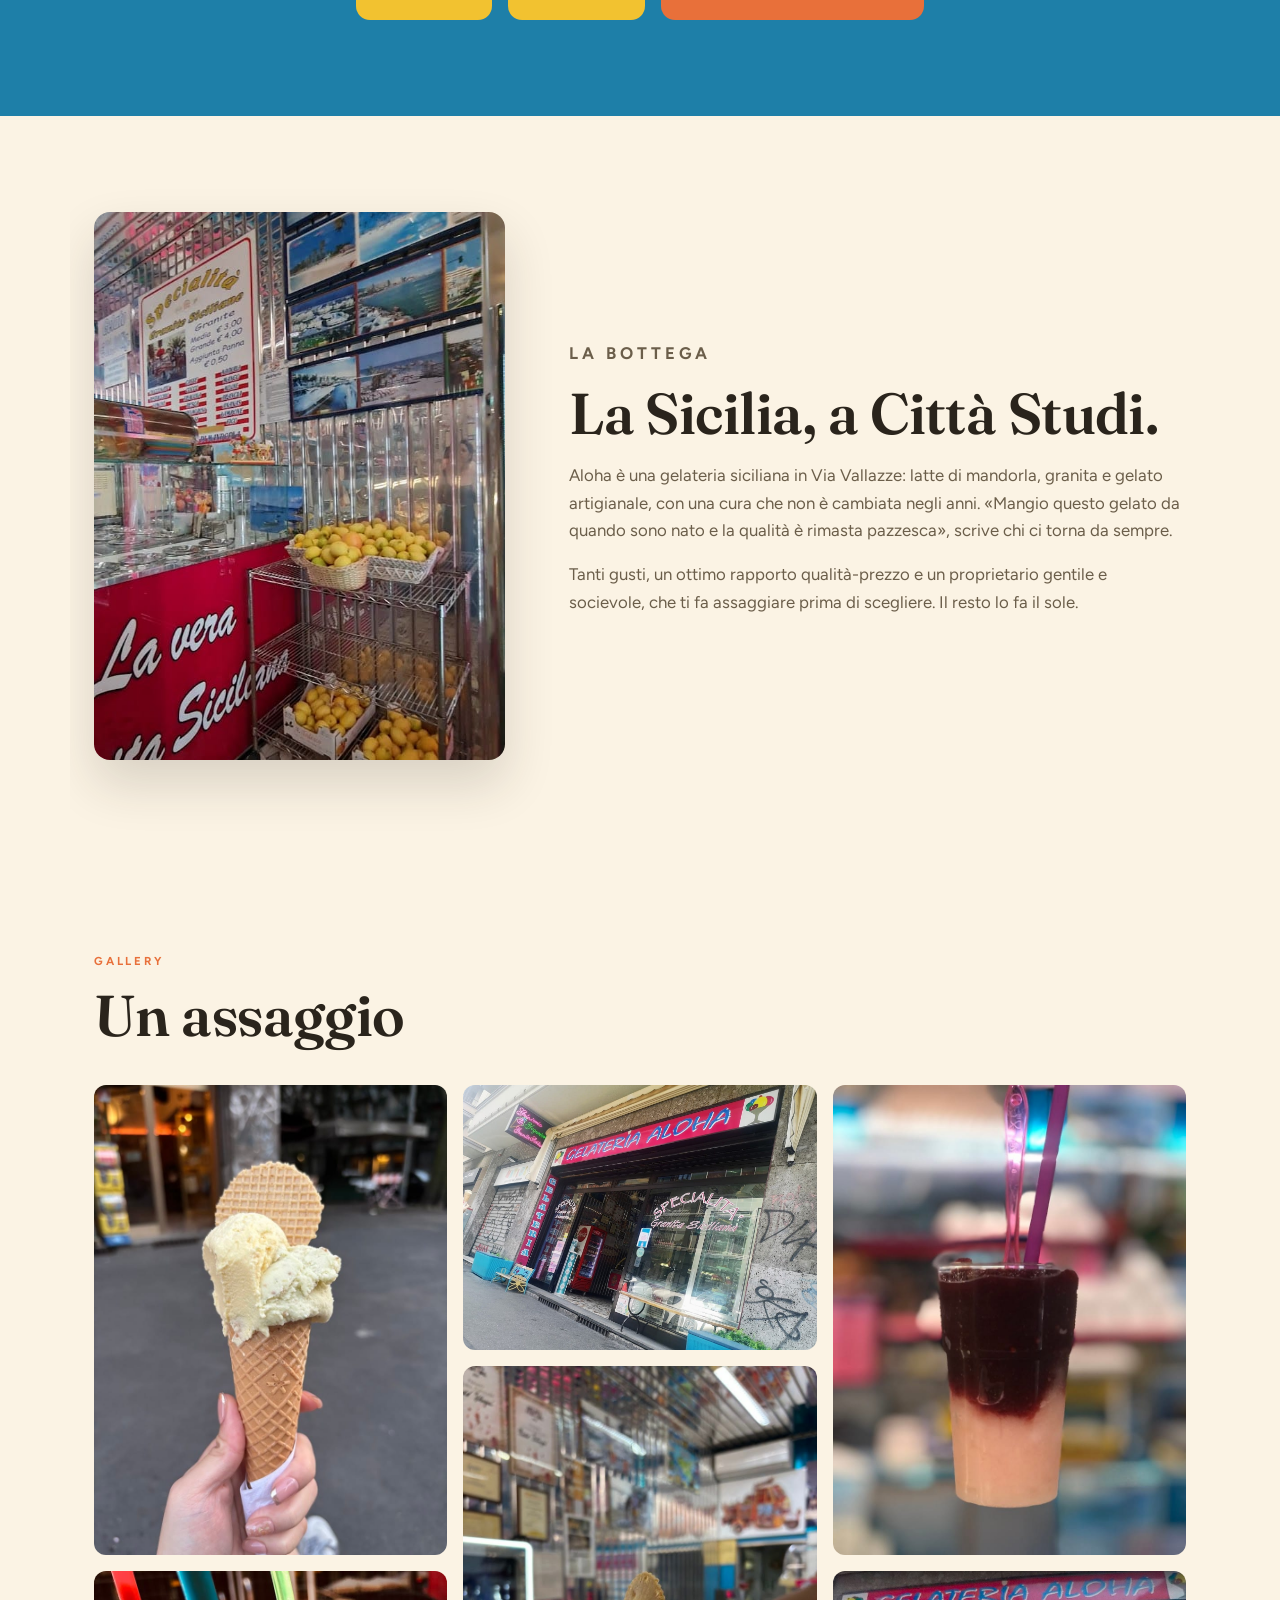
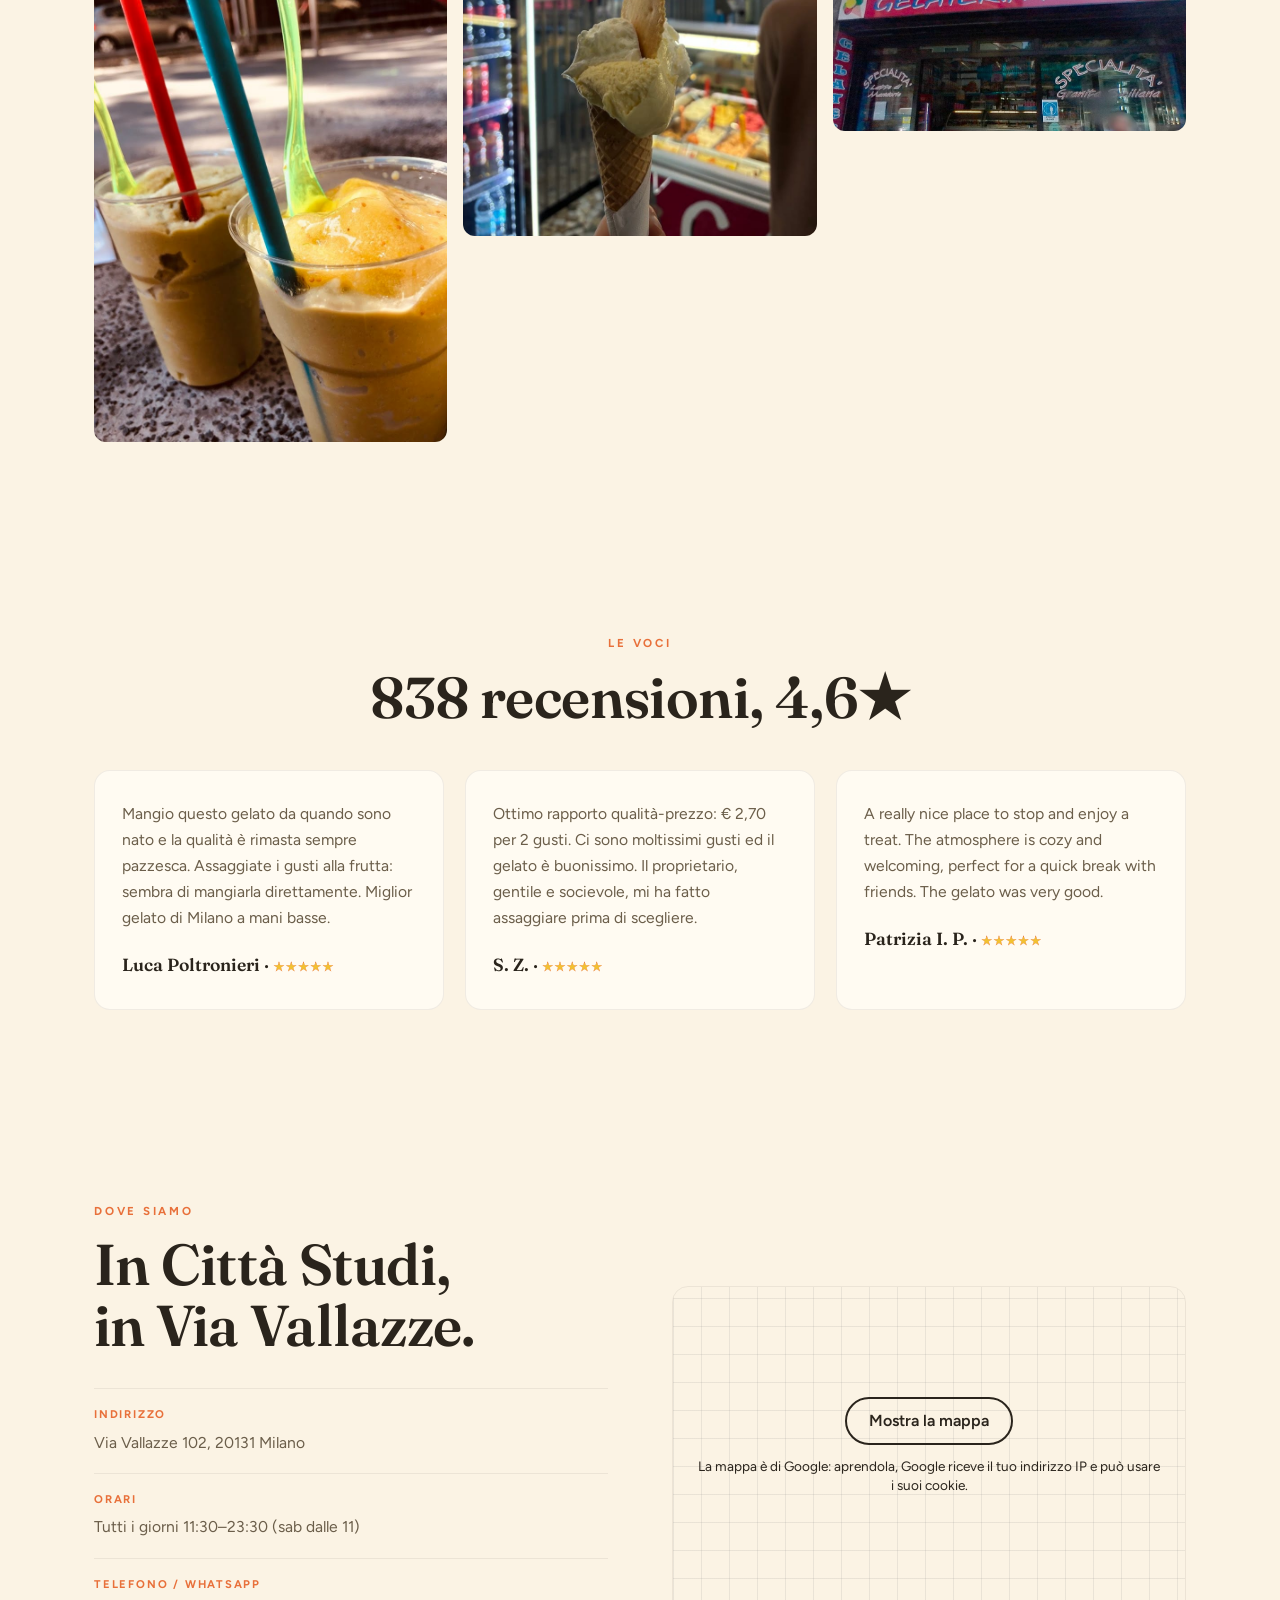
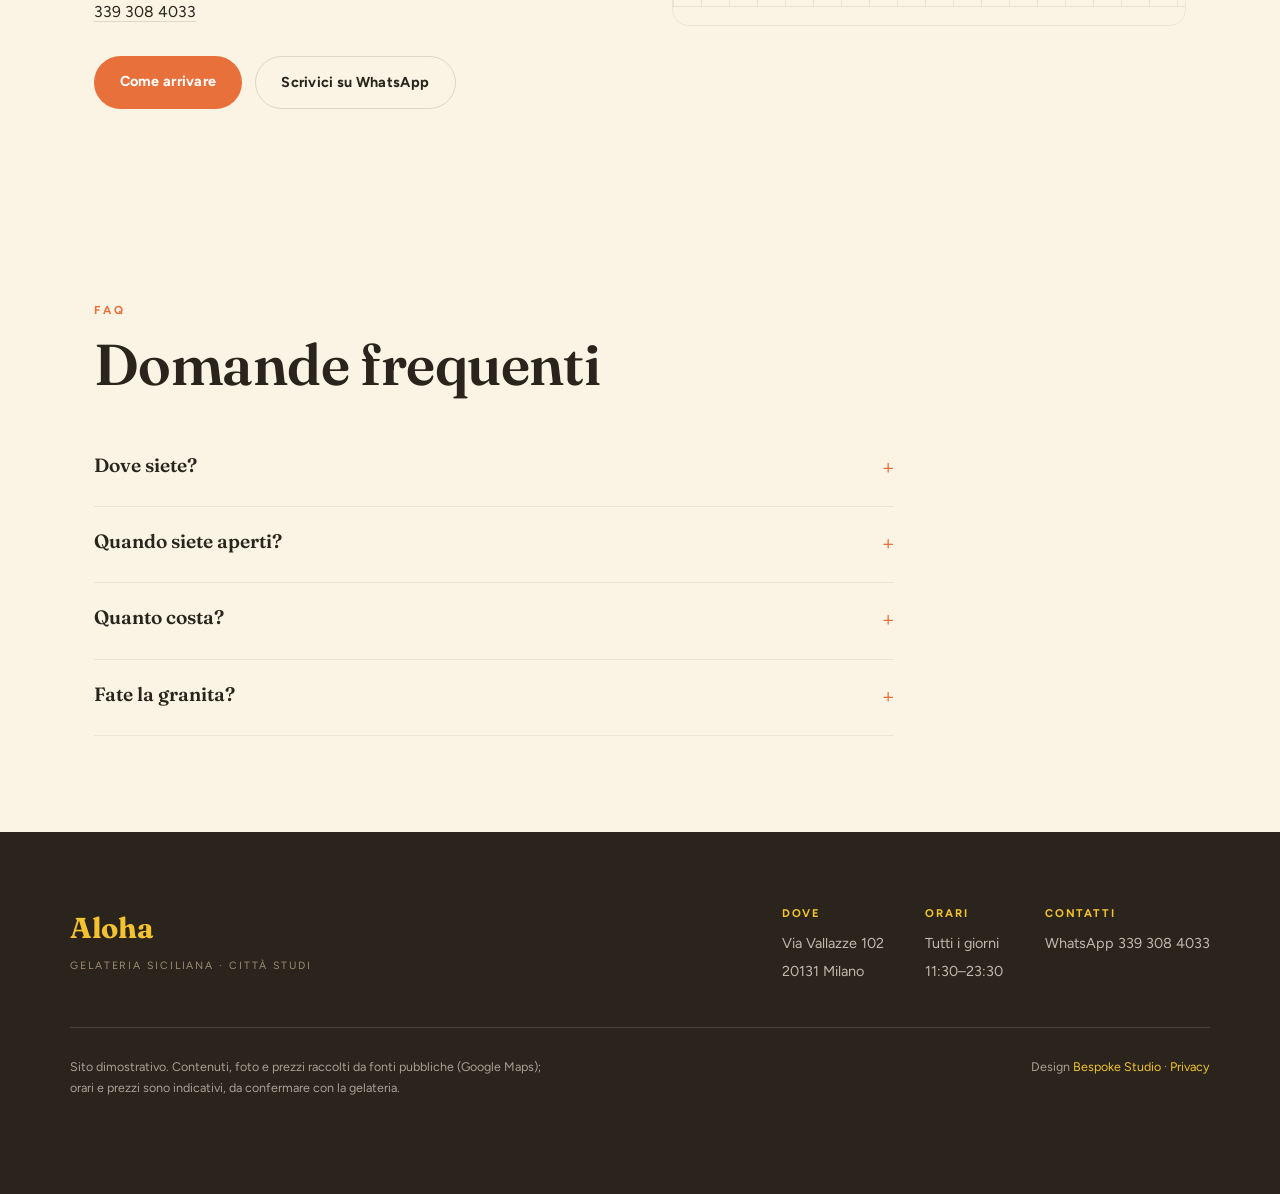
==== commit e4be422f: "Privacy e pulizia: caratteri sul sito, mappa al clic, informativa, noindex - caratteri copiati nel s" ====
--- a/index.html
+++ b/index.html
@@ -3,6 +3,7 @@
 <head>
 <meta charset="UTF-8" />
 <meta name="viewport" content="width=device-width, initial-scale=1.0" />
+<meta name="robots" content="noindex">
 <title>Aloha — Gelateria & Granita Siciliana in Città Studi · Milano</title>
 <meta name="description" content="Aloha, gelateria siciliana in Via Vallazze 102, Città Studi (Milano). Gelato artigianale, granita siciliana e latte di mandorla. Gusti alla frutta che sembra di mangiarla. 2 gusti € 2,70. Aperti tutti i giorni." />
 <link rel="canonical" href="https://rotenzark.github.io/aloha-gelateria/" />
@@ -21,23 +22,50 @@
 <link rel="icon" href="img/favicon.svg" type="image/svg+xml" />
 <link rel="icon" href="img/favicon-32.png" sizes="32x32" type="image/png" />
 <link rel="apple-touch-icon" href="img/apple-touch-icon.png" />
-<link rel="preconnect" href="https://fonts.googleapis.com" />
-<link rel="preconnect" href="https://fonts.gstatic.com" crossorigin />
-<link href="https://fonts.googleapis.com/css2?family=Fraunces:ital,opsz,wght@0,9..144,400;0,9..144,600;0,9..144,700;1,9..144,500&family=Figtree:wght@400;500;600;700&display=swap" rel="stylesheet" />
+<link rel="stylesheet" href="fonts/fonts.css?v=1">
 <link rel="stylesheet" href="css/styles.css?v=1" />
 <script type="application/ld+json">
 {
-  "@context": "https://schema.org", "@type": "IceCreamShop",
+  "@context": "https://schema.org",
+  "@type": "IceCreamShop",
   "name": "Aloha Gelateria",
   "description": "Gelateria siciliana in Città Studi, Milano: gelato artigianale, granita siciliana e latte di mandorla.",
   "url": "https://rotenzark.github.io/aloha-gelateria/",
-  "telephone": "+393393084033", "priceRange": "€",
-  "servesCuisine": ["Gelato", "Granita siciliana"],
+  "telephone": "+393393084033",
+  "priceRange": "€",
+  "servesCuisine": [
+    "Gelato",
+    "Granita siciliana"
+  ],
   "image": "https://rotenzark.github.io/aloha-gelateria/img/storefront2.jpg",
-  "address": { "@type": "PostalAddress", "streetAddress": "Via Vallazze 102", "addressLocality": "Milano", "postalCode": "20131", "addressCountry": "IT" },
-  "geo": { "@type": "GeoCoordinates", "latitude": 45.4848108, "longitude": 9.2303389 },
-  "aggregateRating": { "@type": "AggregateRating", "ratingValue": "4.6", "reviewCount": "838" },
-  "openingHoursSpecification": [{ "@type": "OpeningHoursSpecification", "dayOfWeek": ["Monday","Tuesday","Wednesday","Thursday","Friday","Saturday","Sunday"], "opens": "11:30", "closes": "23:30" }]
+  "address": {
+    "@type": "PostalAddress",
+    "streetAddress": "Via Vallazze 102",
+    "addressLocality": "Milano",
+    "postalCode": "20131",
+    "addressCountry": "IT"
+  },
+  "geo": {
+    "@type": "GeoCoordinates",
+    "latitude": 45.4848108,
+    "longitude": 9.2303389
+  },
+  "openingHoursSpecification": [
+    {
+      "@type": "OpeningHoursSpecification",
+      "dayOfWeek": [
+        "Monday",
+        "Tuesday",
+        "Wednesday",
+        "Thursday",
+        "Friday",
+        "Saturday",
+        "Sunday"
+      ],
+      "opens": "11:30",
+      "closes": "23:30"
+    }
+  ]
 }
 </script>
 <script type="application/ld+json">
@@ -130,7 +158,7 @@
     <div class="bottega-copy reveal">
       <p class="kicker" data-i18n="bottega.kicker">La bottega</p>
       <h2 data-i18n="bottega.h2">La Sicilia, a Città Studi.</h2>
-      <p data-i18n="bottega.p1">Aloha è una gelateria siciliana in Via Vallazze: latte di mandorla, granita e gelato artigianale, con una cura che non è cambiata negli anni. «Mangio questo gelato da quando sono nato e la qualità è rimasta pazzesca», scrive chi ci torna da sempre.</p>
+      <p lang="it" data-i18n="bottega.p1">Aloha è una gelateria siciliana in Via Vallazze: latte di mandorla, granita e gelato artigianale, con una cura che non è cambiata negli anni. «Mangio questo gelato da quando sono nato e la qualità è rimasta pazzesca», scrive chi ci torna da sempre.</p>
       <p data-i18n="bottega.p2">Tanti gusti, un ottimo rapporto qualità-prezzo e un proprietario gentile e socievole, che ti fa assaggiare prima di scegliere. Il resto lo fa il sole.</p>
     </div>
   </div>
@@ -153,8 +181,8 @@
 <section id="recensioni" class="section">
   <div class="rev-head reveal"><p class="kicker" data-i18n="rev.kicker">Le voci</p><h2 data-i18n="rev.h2">838 recensioni, 4,6★</h2></div>
   <div class="rev-grid">
-    <blockquote class="rev reveal"><p>Mangio questo gelato da quando sono nato e la qualità è rimasta sempre pazzesca. Assaggiate i gusti alla frutta: sembra di mangiarla direttamente. Miglior gelato di Milano a mani basse.</p><cite>Luca Poltronieri · <span>★★★★★</span></cite></blockquote>
-    <blockquote class="rev reveal"><p>Ottimo rapporto qualità-prezzo: € 2,70 per 2 gusti. Ci sono moltissimi gusti ed il gelato è buonissimo. Il proprietario, gentile e socievole, mi ha fatto assaggiare prima di scegliere.</p><cite>S. Z. · <span>★★★★★</span></cite></blockquote>
+    <blockquote class="rev reveal"><p lang="it">Mangio questo gelato da quando sono nato e la qualità è rimasta sempre pazzesca. Assaggiate i gusti alla frutta: sembra di mangiarla direttamente. Miglior gelato di Milano a mani basse.</p><cite>Luca Poltronieri · <span>★★★★★</span></cite></blockquote>
+    <blockquote class="rev reveal"><p lang="it">Ottimo rapporto qualità-prezzo: € 2,70 per 2 gusti. Ci sono moltissimi gusti ed il gelato è buonissimo. Il proprietario, gentile e socievole, mi ha fatto assaggiare prima di scegliere.</p><cite>S. Z. · <span>★★★★★</span></cite></blockquote>
     <blockquote class="rev reveal"><p>A really nice place to stop and enjoy a treat. The atmosphere is cozy and welcoming, perfect for a quick break with friends. The gelato was very good.</p><cite>Patrizia I. P. · <span>★★★★★</span></cite></blockquote>
   </div>
 </section>
@@ -175,7 +203,7 @@
         <a class="btn btn-line" href="https://wa.me/393393084033?text=Ciao%20Aloha!" target="_blank" rel="noopener" data-i18n="dove.wa2">Scrivici su WhatsApp</a>
       </div>
     </div>
-    <div class="dove-map reveal"><iframe title="Mappa Aloha Gelateria" src="https://www.google.com/maps?q=Aloha+Gelateria+Via+Vallazze+102+Milano&output=embed" loading="lazy" referrerpolicy="no-referrer-when-downgrade"></iframe></div>
+    <div class="dove-map reveal"><div class="mappa-clic" data-mappa-clic style="--mappa-h: 320px"><template><iframe title="Mappa Aloha Gelateria" src="https://www.google.com/maps?q=Aloha+Gelateria+Via+Vallazze+102+Milano&output=embed" loading="lazy" referrerpolicy="no-referrer-when-downgrade"></iframe></template><div class="mappa-clic__velo"><a class="mappa-clic__btn" href="https://www.google.com/maps/dir/?api=1&destination=Aloha+Gelateria+Via+Vallazze+102+Milano" target="_blank" rel="noopener">Mostra la mappa</a><p class="mappa-clic__nota">La mappa è di Google: aprendola, Google riceve il tuo indirizzo IP e può usare i suoi cookie.</p></div></div></div>
   </div>
 </section>
 
@@ -201,7 +229,7 @@
   </div>
   <div class="foot-bottom">
     <p data-i18n="foot.disclaimer">Sito dimostrativo. Contenuti, foto e prezzi raccolti da fonti pubbliche (Google Maps); orari e prezzi sono indicativi, da confermare con la gelateria.</p>
-    <p class="foot-credit">Design <a href="https://bespokestud.io" target="_blank" rel="noopener">Bespoke Studio</a></p>
+    <p class="foot-credit">Design <a href="https://bespokestud.io" target="_blank" rel="noopener">Bespoke Studio</a> · <a href="privacy.html">Privacy</a></p>
   </div>
 </footer>
 
@@ -212,5 +240,6 @@
 
 <div id="lightbox" aria-hidden="true"><button id="lb-close" aria-label="Chiudi">✕</button><img id="lb-img" src="" alt="" /></div>
 <script src="js/main.js?v=1"></script>
+<script src="js/mappa-clic.js?v=1" defer></script>
 </body>
 </html>
--- a/fonts/fonts.css
+++ b/fonts/fonts.css
@@ -0,0 +1,181 @@
+/* Caratteri ospitati sul sito: nessuna richiesta a Google Fonts o Fontshare (giro privacy 1/10/2026). Licenze in LICENSE.txt. */
+/* latin-ext */
+@font-face {
+  font-family: 'Figtree';
+  font-style: normal;
+  font-weight: 400;
+  font-display: swap;
+  src: url(figtree-v9-_Xms-HUzqDCFdgfMm4q9DbZs.woff2) format('woff2');
+  unicode-range: U+0100-02BA, U+02BD-02C5, U+02C7-02CC, U+02CE-02D7, U+02DD-02FF, U+0304, U+0308, U+0329, U+1D00-1DBF, U+1E00-1E9F, U+1EF2-1EFF, U+2020, U+20A0-20AB, U+20AD-20C0, U+2113, U+2C60-2C7F, U+A720-A7FF;
+}
+/* latin */
+@font-face {
+  font-family: 'Figtree';
+  font-style: normal;
+  font-weight: 400;
+  font-display: swap;
+  src: url(figtree-v9-_Xms-HUzqDCFdgfMm4S9DQ.woff2) format('woff2');
+  unicode-range: U+0000-00FF, U+0131, U+0152-0153, U+02BB-02BC, U+02C6, U+02DA, U+02DC, U+0304, U+0308, U+0329, U+2000-206F, U+20AC, U+2122, U+2191, U+2193, U+2212, U+2215, U+FEFF, U+FFFD;
+}
+/* latin-ext */
+@font-face {
+  font-family: 'Figtree';
+  font-style: normal;
+  font-weight: 500;
+  font-display: swap;
+  src: url(figtree-v9-_Xms-HUzqDCFdgfMm4q9DbZs.woff2) format('woff2');
+  unicode-range: U+0100-02BA, U+02BD-02C5, U+02C7-02CC, U+02CE-02D7, U+02DD-02FF, U+0304, U+0308, U+0329, U+1D00-1DBF, U+1E00-1E9F, U+1EF2-1EFF, U+2020, U+20A0-20AB, U+20AD-20C0, U+2113, U+2C60-2C7F, U+A720-A7FF;
+}
+/* latin */
+@font-face {
+  font-family: 'Figtree';
+  font-style: normal;
+  font-weight: 500;
+  font-display: swap;
+  src: url(figtree-v9-_Xms-HUzqDCFdgfMm4S9DQ.woff2) format('woff2');
+  unicode-range: U+0000-00FF, U+0131, U+0152-0153, U+02BB-02BC, U+02C6, U+02DA, U+02DC, U+0304, U+0308, U+0329, U+2000-206F, U+20AC, U+2122, U+2191, U+2193, U+2212, U+2215, U+FEFF, U+FFFD;
+}
+/* latin-ext */
+@font-face {
+  font-family: 'Figtree';
+  font-style: normal;
+  font-weight: 600;
+  font-display: swap;
+  src: url(figtree-v9-_Xms-HUzqDCFdgfMm4q9DbZs.woff2) format('woff2');
+  unicode-range: U+0100-02BA, U+02BD-02C5, U+02C7-02CC, U+02CE-02D7, U+02DD-02FF, U+0304, U+0308, U+0329, U+1D00-1DBF, U+1E00-1E9F, U+1EF2-1EFF, U+2020, U+20A0-20AB, U+20AD-20C0, U+2113, U+2C60-2C7F, U+A720-A7FF;
+}
+/* latin */
+@font-face {
+  font-family: 'Figtree';
+  font-style: normal;
+  font-weight: 600;
+  font-display: swap;
+  src: url(figtree-v9-_Xms-HUzqDCFdgfMm4S9DQ.woff2) format('woff2');
+  unicode-range: U+0000-00FF, U+0131, U+0152-0153, U+02BB-02BC, U+02C6, U+02DA, U+02DC, U+0304, U+0308, U+0329, U+2000-206F, U+20AC, U+2122, U+2191, U+2193, U+2212, U+2215, U+FEFF, U+FFFD;
+}
+/* latin-ext */
+@font-face {
+  font-family: 'Figtree';
+  font-style: normal;
+  font-weight: 700;
+  font-display: swap;
+  src: url(figtree-v9-_Xms-HUzqDCFdgfMm4q9DbZs.woff2) format('woff2');
+  unicode-range: U+0100-02BA, U+02BD-02C5, U+02C7-02CC, U+02CE-02D7, U+02DD-02FF, U+0304, U+0308, U+0329, U+1D00-1DBF, U+1E00-1E9F, U+1EF2-1EFF, U+2020, U+20A0-20AB, U+20AD-20C0, U+2113, U+2C60-2C7F, U+A720-A7FF;
+}
+/* latin */
+@font-face {
+  font-family: 'Figtree';
+  font-style: normal;
+  font-weight: 700;
+  font-display: swap;
+  src: url(figtree-v9-_Xms-HUzqDCFdgfMm4S9DQ.woff2) format('woff2');
+  unicode-range: U+0000-00FF, U+0131, U+0152-0153, U+02BB-02BC, U+02C6, U+02DA, U+02DC, U+0304, U+0308, U+0329, U+2000-206F, U+20AC, U+2122, U+2191, U+2193, U+2212, U+2215, U+FEFF, U+FFFD;
+}
+/* vietnamese */
+@font-face {
+  font-family: 'Fraunces';
+  font-style: italic;
+  font-weight: 500;
+  font-display: swap;
+  src: url(fraunces-v38-6NUs8FyLNQOQZAnv9ZwNjucMHVn85Ni7emAe9lKqZTnbB-gzTK0K1ChJdt9hFwpX9W37lm1_mvIiQvTm.woff2) format('woff2');
+  unicode-range: U+0102-0103, U+0110-0111, U+0128-0129, U+0168-0169, U+01A0-01A1, U+01AF-01B0, U+0300-0301, U+0303-0304, U+0308-0309, U+0323, U+0329, U+1EA0-1EF9, U+20AB;
+}
+/* latin-ext */
+@font-face {
+  font-family: 'Fraunces';
+  font-style: italic;
+  font-weight: 500;
+  font-display: swap;
+  src: url(fraunces-v38-6NUs8FyLNQOQZAnv9ZwNjucMHVn85Ni7emAe9lKqZTnbB-gzTK0K1ChJdt9hFwpX9W37lm1_mvMiQvTm.woff2) format('woff2');
+  unicode-range: U+0100-02BA, U+02BD-02C5, U+02C7-02CC, U+02CE-02D7, U+02DD-02FF, U+0304, U+0308, U+0329, U+1D00-1DBF, U+1E00-1E9F, U+1EF2-1EFF, U+2020, U+20A0-20AB, U+20AD-20C0, U+2113, U+2C60-2C7F, U+A720-A7FF;
+}
+/* latin */
+@font-face {
+  font-family: 'Fraunces';
+  font-style: italic;
+  font-weight: 500;
+  font-display: swap;
+  src: url(fraunces-v38-6NUs8FyLNQOQZAnv9ZwNjucMHVn85Ni7emAe9lKqZTnbB-gzTK0K1ChJdt9hFwpX9W37lm1_mv0iQg.woff2) format('woff2');
+  unicode-range: U+0000-00FF, U+0131, U+0152-0153, U+02BB-02BC, U+02C6, U+02DA, U+02DC, U+0304, U+0308, U+0329, U+2000-206F, U+20AC, U+2122, U+2191, U+2193, U+2212, U+2215, U+FEFF, U+FFFD;
+}
+/* vietnamese */
+@font-face {
+  font-family: 'Fraunces';
+  font-style: normal;
+  font-weight: 400;
+  font-display: swap;
+  src: url(fraunces-v38-6NU78FyLNQOQZAnv9bYEvDiIdE9Ea92uemAk_WBq8U_9v0c2Wa0KxCBTeO-U.woff2) format('woff2');
+  unicode-range: U+0102-0103, U+0110-0111, U+0128-0129, U+0168-0169, U+01A0-01A1, U+01AF-01B0, U+0300-0301, U+0303-0304, U+0308-0309, U+0323, U+0329, U+1EA0-1EF9, U+20AB;
+}
+/* latin-ext */
+@font-face {
+  font-family: 'Fraunces';
+  font-style: normal;
+  font-weight: 400;
+  font-display: swap;
+  src: url(fraunces-v38-6NU78FyLNQOQZAnv9bYEvDiIdE9Ea92uemAk_WBq8U_9v0c2Wa0KxCFTeO-U.woff2) format('woff2');
+  unicode-range: U+0100-02BA, U+02BD-02C5, U+02C7-02CC, U+02CE-02D7, U+02DD-02FF, U+0304, U+0308, U+0329, U+1D00-1DBF, U+1E00-1E9F, U+1EF2-1EFF, U+2020, U+20A0-20AB, U+20AD-20C0, U+2113, U+2C60-2C7F, U+A720-A7FF;
+}
+/* latin */
+@font-face {
+  font-family: 'Fraunces';
+  font-style: normal;
+  font-weight: 400;
+  font-display: swap;
+  src: url(fraunces-v38-6NU78FyLNQOQZAnv9bYEvDiIdE9Ea92uemAk_WBq8U_9v0c2Wa0KxC9TeA.woff2) format('woff2');
+  unicode-range: U+0000-00FF, U+0131, U+0152-0153, U+02BB-02BC, U+02C6, U+02DA, U+02DC, U+0304, U+0308, U+0329, U+2000-206F, U+20AC, U+2122, U+2191, U+2193, U+2212, U+2215, U+FEFF, U+FFFD;
+}
+/* vietnamese */
+@font-face {
+  font-family: 'Fraunces';
+  font-style: normal;
+  font-weight: 600;
+  font-display: swap;
+  src: url(fraunces-v38-6NU78FyLNQOQZAnv9bYEvDiIdE9Ea92uemAk_WBq8U_9v0c2Wa0KxCBTeO-U.woff2) format('woff2');
+  unicode-range: U+0102-0103, U+0110-0111, U+0128-0129, U+0168-0169, U+01A0-01A1, U+01AF-01B0, U+0300-0301, U+0303-0304, U+0308-0309, U+0323, U+0329, U+1EA0-1EF9, U+20AB;
+}
+/* latin-ext */
+@font-face {
+  font-family: 'Fraunces';
+  font-style: normal;
+  font-weight: 600;
+  font-display: swap;
+  src: url(fraunces-v38-6NU78FyLNQOQZAnv9bYEvDiIdE9Ea92uemAk_WBq8U_9v0c2Wa0KxCFTeO-U.woff2) format('woff2');
+  unicode-range: U+0100-02BA, U+02BD-02C5, U+02C7-02CC, U+02CE-02D7, U+02DD-02FF, U+0304, U+0308, U+0329, U+1D00-1DBF, U+1E00-1E9F, U+1EF2-1EFF, U+2020, U+20A0-20AB, U+20AD-20C0, U+2113, U+2C60-2C7F, U+A720-A7FF;
+}
+/* latin */
+@font-face {
+  font-family: 'Fraunces';
+  font-style: normal;
+  font-weight: 600;
+  font-display: swap;
+  src: url(fraunces-v38-6NU78FyLNQOQZAnv9bYEvDiIdE9Ea92uemAk_WBq8U_9v0c2Wa0KxC9TeA.woff2) format('woff2');
+  unicode-range: U+0000-00FF, U+0131, U+0152-0153, U+02BB-02BC, U+02C6, U+02DA, U+02DC, U+0304, U+0308, U+0329, U+2000-206F, U+20AC, U+2122, U+2191, U+2193, U+2212, U+2215, U+FEFF, U+FFFD;
+}
+/* vietnamese */
+@font-face {
+  font-family: 'Fraunces';
+  font-style: normal;
+  font-weight: 700;
+  font-display: swap;
+  src: url(fraunces-v38-6NU78FyLNQOQZAnv9bYEvDiIdE9Ea92uemAk_WBq8U_9v0c2Wa0KxCBTeO-U.woff2) format('woff2');
+  unicode-range: U+0102-0103, U+0110-0111, U+0128-0129, U+0168-0169, U+01A0-01A1, U+01AF-01B0, U+0300-0301, U+0303-0304, U+0308-0309, U+0323, U+0329, U+1EA0-1EF9, U+20AB;
+}
+/* latin-ext */
+@font-face {
+  font-family: 'Fraunces';
+  font-style: normal;
+  font-weight: 700;
+  font-display: swap;
+  src: url(fraunces-v38-6NU78FyLNQOQZAnv9bYEvDiIdE9Ea92uemAk_WBq8U_9v0c2Wa0KxCFTeO-U.woff2) format('woff2');
+  unicode-range: U+0100-02BA, U+02BD-02C5, U+02C7-02CC, U+02CE-02D7, U+02DD-02FF, U+0304, U+0308, U+0329, U+1D00-1DBF, U+1E00-1E9F, U+1EF2-1EFF, U+2020, U+20A0-20AB, U+20AD-20C0, U+2113, U+2C60-2C7F, U+A720-A7FF;
+}
+/* latin */
+@font-face {
+  font-family: 'Fraunces';
+  font-style: normal;
+  font-weight: 700;
+  font-display: swap;
+  src: url(fraunces-v38-6NU78FyLNQOQZAnv9bYEvDiIdE9Ea92uemAk_WBq8U_9v0c2Wa0KxC9TeA.woff2) format('woff2');
+  unicode-range: U+0000-00FF, U+0131, U+0152-0153, U+02BB-02BC, U+02C6, U+02DA, U+02DC, U+0304, U+0308, U+0329, U+2000-206F, U+20AC, U+2122, U+2191, U+2193, U+2212, U+2215, U+FEFF, U+FFFD;
+}
--- a/css/styles.css
+++ b/css/styles.css
@@ -171,3 +171,12 @@
 }
 @media(max-width:560px){.masonry{columns:1}.foot-bottom{flex-direction:column}.scoop{margin:-10px}}
 @media(prefers-reduced-motion:reduce){html{scroll-behavior:auto}*,*::before,*::after{animation-duration:.001ms!important;animation-iteration-count:1!important;transition-duration:.001ms!important}.reveal{opacity:1!important;transform:none!important}#intro{display:none}}
+
+/*MAPPACLIC*/
+/* la mappa Google si carica solo al clic (giro privacy 1/10/2026) */
+.mappa-clic { display: flex; align-items: center; justify-content: center; width: 100%; height: 100%; min-height: var(--mappa-h, 320px); box-sizing: border-box; padding: 24px; text-align: center; background: repeating-linear-gradient(0deg, rgba(127, 127, 127, 0.14) 0 1px, transparent 1px 28px), repeating-linear-gradient(90deg, rgba(127, 127, 127, 0.14) 0 1px, transparent 1px 28px); }
+.mappa-clic__velo { display: flex; flex-direction: column; align-items: center; gap: 12px; max-width: 32em; }
+.mappa-clic__btn { display: inline-block; padding: 0.75em 1.4em; border: 2px solid currentColor; border-radius: 999px; color: inherit; font: inherit; font-weight: 600; line-height: 1.2; text-decoration: none; background: transparent; cursor: pointer; }
+.mappa-clic__btn:hover, .mappa-clic__btn:focus-visible { text-decoration: underline; }
+.mappa-clic__nota { margin: 0; font-size: 0.85em; line-height: 1.45; }
+/*/MAPPACLIC*/
